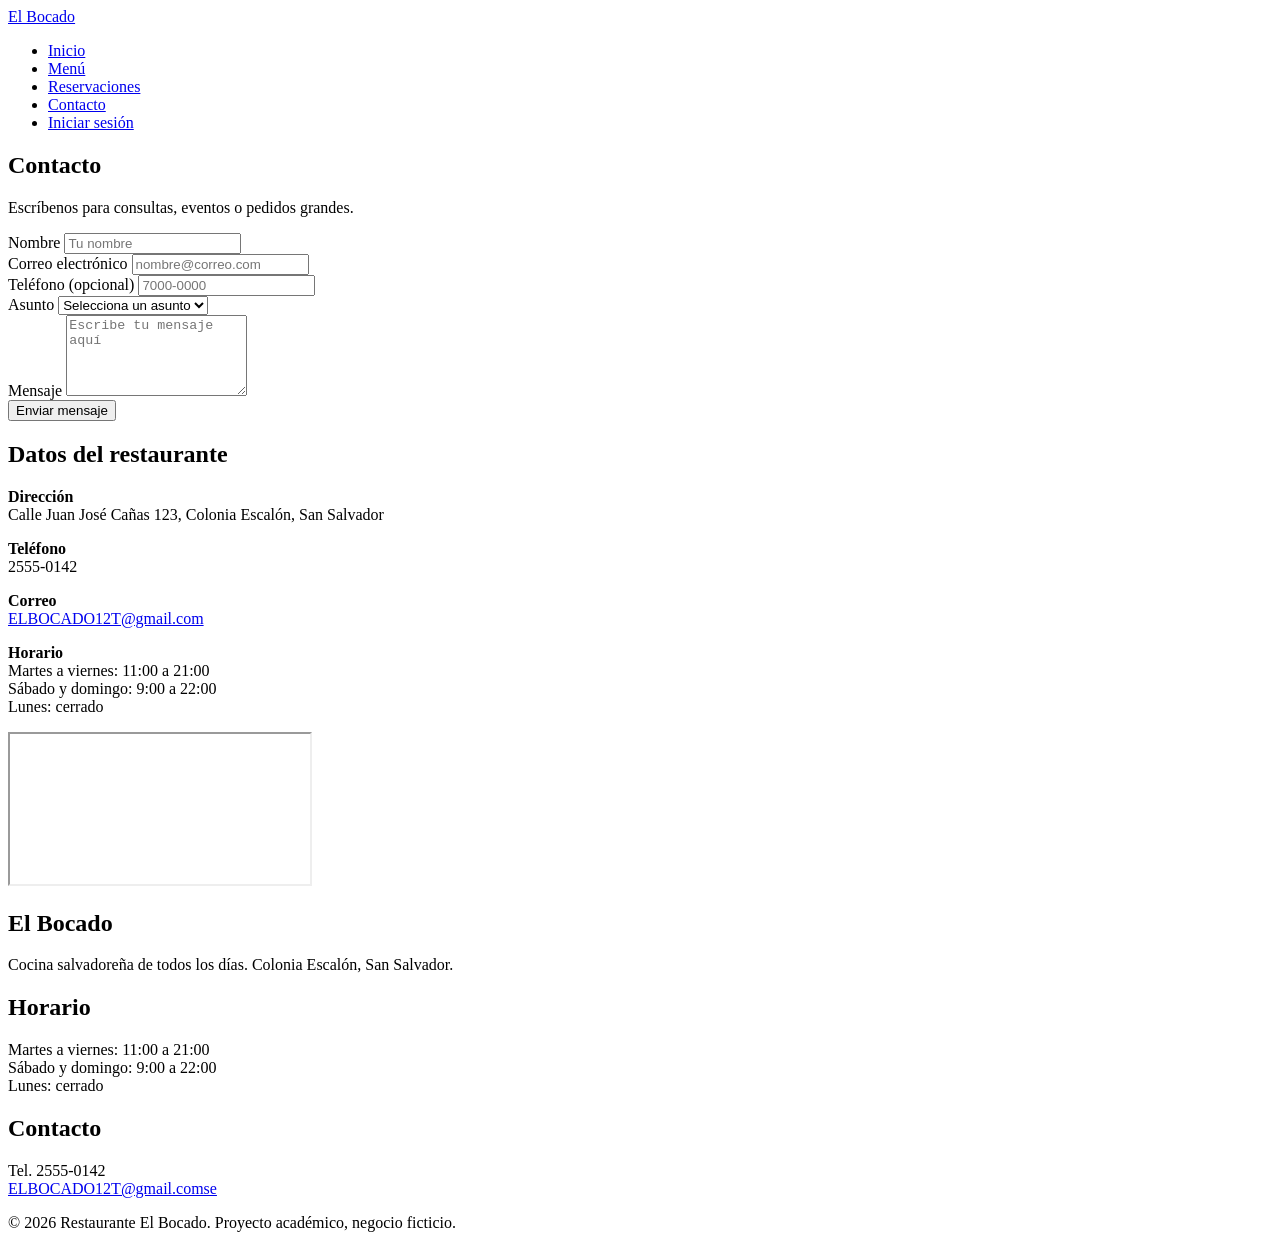
==== contacto.html @ 6fcf1bcb "Add files via upload" ====
<!DOCTYPE html>
<html lang="es">
<head>
  <meta charset="UTF-8">
  <meta name="viewport" content="width=device-width, initial-scale=1.0">
  <title>Contacto | El Bocado</title>
  <meta name="description" content="Escribe a El Bocado, encuentra la dirección y el mapa del restaurante.">
  <link rel="preconnect" href="https://fonts.googleapis.com">
  <link rel="preconnect" href="https://fonts.gstatic.com" crossorigin>
  <link href="https://fonts.googleapis.com/css2?family=Bree+Serif&family=Nunito+Sans:wght@400;600;700&display=swap" rel="stylesheet">
  <link rel="stylesheet" href="css/estilos.css">
</head>
<body>
  <header class="cabecera">
    <div class="contenedor cabecera__interior">
      <a class="logo" href="index.html">El Bocado</a>
      <nav aria-label="Navegación principal">
        <ul class="menu-nav">
        <li><a href="index.html">Inicio</a></li>
        <li><a href="menu.html">Menú</a></li>
        <li><a href="reservaciones.html">Reservaciones</a></li>
        <li><a href="contacto.html" class="active" aria-current="page">Contacto</a></li>
        <li><a href="login.html" class="nav-login">Iniciar sesión</a></li>
        </ul>
      </nav>
    </div>
  </header>

  <main>
    <section class="encabezado-pagina">
      <div class="contenedor">
        <h1>Contacto</h1>
        <p>Escríbenos para consultas, eventos o pedidos grandes.</p>
      </div>
    </section>

    <section class="seccion">
      <div class="contenedor dos-col dos-col--formulario">
        <article>
          <form class="formulario" action="#" method="post">
            <div class="campo">
              <label for="c-nombre">Nombre</label>
              <input type="text" id="c-nombre" name="nombre" placeholder="Tu nombre" required>
            </div>
            <div class="campo-doble">
              <div class="campo">
                <label for="c-correo">Correo electrónico</label>
                <input type="email" id="c-correo" name="correo" placeholder="nombre@correo.com" required>
              </div>
              <div class="campo">
                <label for="c-tel">Teléfono (opcional)</label>
                <input type="tel" id="c-tel" name="telefono" placeholder="7000-0000" pattern="[0-9]{4}-?[0-9]{4}">
              </div>
            </div>
            <div class="campo">
              <label for="c-asunto">Asunto</label>
              <select id="c-asunto" name="asunto" required>
                <option value="">Selecciona un asunto</option>
                <option>Consulta general</option>
                <option>Evento o celebración</option>
                <option>Pedido para llevar</option>
                <option>Sugerencia o queja</option>
              </select>
            </div>
            <div class="campo">
              <label for="c-mensaje">Mensaje</label>
              <textarea id="c-mensaje" name="mensaje" rows="5" placeholder="Escribe tu mensaje aquí" required minlength="10"></textarea>
            </div>
            <button type="submit" class="btn btn--completo">Enviar mensaje</button>
          </form>
        </article>

        <aside class="lateral">
          <h2>Datos del restaurante</h2>
          <p><strong>Dirección</strong><br>Calle Juan José Cañas 123, Colonia Escalón, San Salvador</p>
          <p><strong>Teléfono</strong><br>2555-0142</p>
          <p><strong>Correo</strong><br><a href="mailto:ELBOCADO12T@gmail.com">ELBOCADO12T@gmail.com</a></p>
          <p><strong>Horario</strong><br>Martes a viernes: 11:00 a 21:00<br>Sábado y domingo: 9:00 a 22:00<br>Lunes: cerrado</p>
        </aside>
      </div>
    </section>

    <section class="mapa">
      <iframe title="Ubicación de El Bocado en la Colonia Escalón, San Salvador"
        src="https://www.google.com/maps?q=Colonia+Escal%C3%B3n,+San+Salvador&output=embed"
        loading="lazy" referrerpolicy="no-referrer-when-downgrade" allowfullscreen></iframe>
    </section>
  </main>
  <footer class="pie">
    <div class="contenedor pie__rejilla">
      <section>
        <h2 class="pie__titulo">El Bocado</h2>
        <p>Cocina salvadoreña de todos los días. Colonia Escalón, San Salvador.</p>
      </section>
      <section>
        <h2 class="pie__titulo">Horario</h2>
        <p>Martes a viernes: 11:00 a 21:00<br>Sábado y domingo: 9:00 a 22:00<br>Lunes: cerrado</p>
      </section>
      <section>
        <h2 class="pie__titulo">Contacto</h2>
        <p>Tel. 2555-0142<br><a href="mailto:ELBOCADO12T@gmail.com">ELBOCADO12T@gmail.comse</a></p>
      </section>
    </div>
    <p class="pie__copy">© 2026 Restaurante El Bocado. Proyecto académico, negocio ficticio.</p>
  </footer>
</body>
</html>
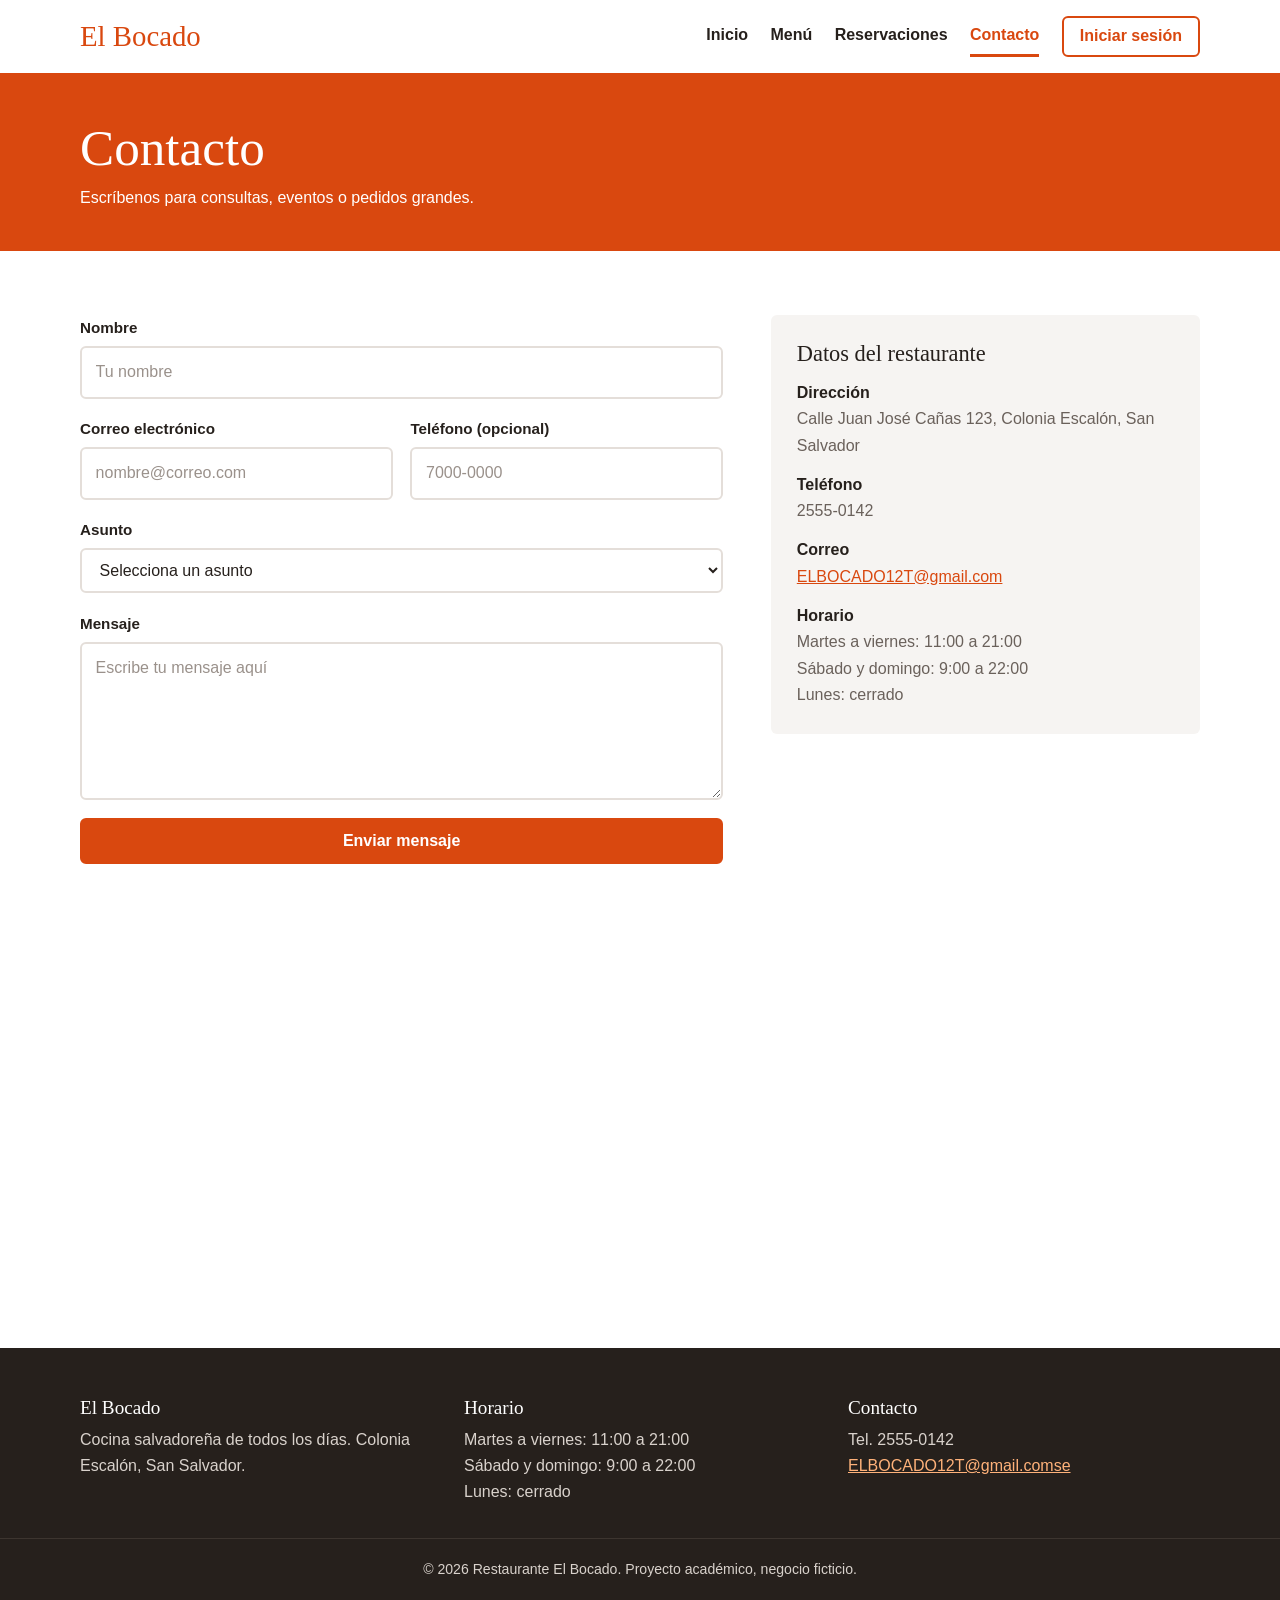
==== commit 1e50282a: "Update contacto.html" ====
--- a/contacto.html
+++ b/contacto.html
@@ -8,7 +8,7 @@
   <link rel="preconnect" href="https://fonts.googleapis.com">
   <link rel="preconnect" href="https://fonts.gstatic.com" crossorigin>
   <link href="https://fonts.googleapis.com/css2?family=Bree+Serif&family=Nunito+Sans:wght@400;600;700&display=swap" rel="stylesheet">
-  <link rel="stylesheet" href="css/estilos.css">
+  <link rel="stylesheet" href="estilos.css">
 </head>
 <body>
   <header class="cabecera">
--- a/estilos.css
+++ b/estilos.css
@@ -0,0 +1,389 @@
+/* =====================================================
+   EL BOCADO - Hoja de estilos principal
+   Contenido:
+   1. Variables
+   2. Reinicio y base
+   3. Botones
+   4. Cabecera y navegación
+   5. Portada (hero) y encabezados de página
+   6. Secciones y rejillas
+   7. Tarjetas
+   8. Formularios
+   9. Login, mapa, franja y pie de página
+   10. Responsivo (tablet y móvil)
+   ===================================================== */
+
+/* ---------- 1. Variables ---------- */
+:root {
+  --naranja: #d9480f;
+  --naranja-oscuro: #b23a08;
+  --naranja-suave: #fff0e5;
+  --carbon: #26201c;
+  --gris-texto: #6a615b;
+  --gris-fondo: #f6f4f2;
+  --linea: #e4ded9;
+  --blanco: #ffffff;
+  --error: #c92a2a;
+  --radio: 6px;
+  --sombra: 0 10px 24px rgba(38, 32, 28, 0.15);
+}
+
+/* ---------- 2. Reinicio y base ---------- */
+* { box-sizing: border-box; margin: 0; padding: 0; }
+
+html { scroll-behavior: smooth; }
+
+body {
+  font-family: "Nunito Sans", Arial, sans-serif;
+  color: var(--carbon);
+  background: var(--blanco);
+  line-height: 1.65;
+}
+
+h1, h2, h3 {
+  font-family: "Bree Serif", Georgia, serif;
+  font-weight: 400;
+  line-height: 1.2;
+}
+
+h1 { font-size: clamp(2rem, 5vw, 3.2rem); }
+h2 { font-size: clamp(1.5rem, 3vw, 2rem); margin-bottom: 0.75rem; }
+h3 { font-size: 1.2rem; }
+
+p + p { margin-top: 0.8rem; }
+
+img { display: block; max-width: 100%; height: auto; }
+
+a {
+  color: var(--naranja);
+  transition: all 0.3s ease;
+}
+a:hover { color: var(--naranja-oscuro); }
+
+a:focus-visible,
+button:focus-visible {
+  outline: 3px solid var(--carbon);
+  outline-offset: 3px;
+}
+
+.contenedor { width: min(1120px, 92%); margin-inline: auto; }
+
+/* ---------- 3. Botones ---------- */
+.btn {
+  display: inline-block;
+  padding: 0.75rem 1.6rem;
+  background: var(--naranja);
+  color: var(--blanco);
+  border: 2px solid var(--naranja);
+  border-radius: var(--radio);
+  font: 700 1rem "Nunito Sans", Arial, sans-serif;
+  text-decoration: none;
+  cursor: pointer;
+  transition: all 0.3s ease;
+}
+.btn:hover {
+  background: var(--naranja-oscuro);
+  border-color: var(--naranja-oscuro);
+  color: var(--blanco);
+  transform: translateY(-2px);
+}
+.btn:active { transform: translateY(0); }
+
+.btn--blanco { background: var(--blanco); color: var(--naranja); border-color: var(--blanco); }
+.btn--blanco:hover { background: var(--naranja-suave); border-color: var(--naranja-suave); color: var(--naranja-oscuro); }
+
+.btn--contorno { background: transparent; color: var(--naranja); }
+.btn--contorno:hover { background: var(--naranja); color: var(--blanco); }
+
+.btn--completo { width: 100%; }
+
+.botones { display: flex; flex-wrap: wrap; gap: 0.8rem; margin-top: 1.6rem; }
+
+/* ---------- 4. Cabecera y navegación ---------- */
+.cabecera {
+  background: var(--blanco);
+  border-bottom: 4px solid var(--naranja);
+  position: sticky;
+  top: 0;
+  z-index: 10;
+}
+.cabecera__interior {
+  display: flex;
+  align-items: center;
+  justify-content: space-between;
+  gap: 1rem;
+  padding-block: 0.8rem;
+}
+
+.logo {
+  font-family: "Bree Serif", Georgia, serif;
+  font-size: 1.8rem;
+  color: var(--naranja);
+  text-decoration: none;
+}
+.logo:hover { color: var(--naranja-oscuro); }
+
+.menu-nav {
+  display: flex;
+  flex-wrap: wrap;
+  align-items: center;
+  gap: 0.3rem 1.4rem;
+  list-style: none;
+}
+.menu-nav a {
+  display: inline-block;
+  padding: 0.35rem 0;
+  color: var(--carbon);
+  font-weight: 600;
+  text-decoration: none;
+  border-bottom: 3px solid transparent;
+}
+.menu-nav a:hover { color: var(--naranja); border-bottom-color: var(--naranja-suave); }
+
+/* Página activa */
+.menu-nav a.active { color: var(--naranja); border-bottom-color: var(--naranja); }
+
+.menu-nav a.nav-login {
+  padding: 0.35rem 1rem;
+  border: 2px solid var(--naranja);
+  border-radius: var(--radio);
+  color: var(--naranja);
+}
+.menu-nav a.nav-login:hover,
+.menu-nav a.nav-login.active { background: var(--naranja); color: var(--blanco); }
+
+/* ---------- 5. Portada y encabezados de página ---------- */
+.hero {
+  min-height: 72vh;
+  display: flex;
+  align-items: center;
+  color: var(--blanco);
+  background:
+    linear-gradient(rgba(38, 32, 28, 0.6), rgba(38, 32, 28, 0.6)),
+    url("../img/hero.jpg") center / cover no-repeat;
+  background-color: #7a3a14;
+}
+.hero__texto { max-width: 1120px; }
+.hero__texto h1 { max-width: 16ch; }
+.hero__texto p { max-width: 52ch; margin-top: 1rem; font-size: 1.15rem; }
+
+.encabezado-pagina {
+  background: var(--naranja);
+  color: var(--blanco);
+  padding-block: 2.5rem;
+}
+.encabezado-pagina p { margin-top: 0.4rem; }
+
+.subnav { display: flex; flex-wrap: wrap; gap: 0.6rem; margin-top: 1.4rem; }
+.subnav a {
+  padding: 0.35rem 1rem;
+  border: 2px solid var(--blanco);
+  border-radius: 50px;
+  color: var(--blanco);
+  font-weight: 600;
+  text-decoration: none;
+}
+.subnav a:hover { background: var(--blanco); color: var(--naranja); }
+
+/* ---------- 6. Secciones y rejillas ---------- */
+.seccion { padding-block: 4rem; }
+.seccion--gris { background: var(--gris-fondo); }
+.seccion__titulo { margin-bottom: 1.8rem; }
+
+.rejilla { display: grid; gap: 1.6rem; }
+.rejilla--3 { grid-template-columns: repeat(3, 1fr); }
+
+.dos-col {
+  display: grid;
+  grid-template-columns: 1fr 1fr;
+  gap: 3rem;
+  align-items: center;
+}
+.dos-col--formulario { grid-template-columns: 1.5fr 1fr; align-items: start; }
+
+.foto-redonda { width: 100%; border-radius: var(--radio); }
+
+.bloque { border-left: 4px solid var(--naranja); padding-left: 1.1rem; }
+.bloque h3 { margin-bottom: 0.4rem; }
+.bloque p { color: var(--gris-texto); }
+
+.lateral {
+  background: var(--gris-fondo);
+  border-radius: var(--radio);
+  padding: 1.6rem;
+}
+.lateral img { border-radius: var(--radio); margin-bottom: 1.2rem; width: 100%; }
+.lateral h2 { font-size: 1.4rem; }
+.lateral p { color: var(--gris-texto); }
+.lateral strong { color: var(--carbon); }
+
+/* ---------- 7. Tarjetas ---------- */
+.tarjeta {
+  background: var(--blanco);
+  border: 1px solid var(--linea);
+  border-radius: var(--radio);
+  overflow: hidden;
+  transition: all 0.3s ease;
+}
+.tarjeta:hover { transform: translateY(-6px); box-shadow: var(--sombra); }
+
+.tarjeta__foto { position: relative; overflow: hidden; }
+.tarjeta__foto img {
+  width: 100%;
+  aspect-ratio: 4 / 3;
+  object-fit: cover;
+  transition: transform 0.4s ease;
+}
+.tarjeta:hover .tarjeta__foto img { transform: scale(1.07); }
+
+.etiqueta {
+  position: absolute;
+  top: 0.7rem;
+  left: 0.7rem;
+  z-index: 1;
+  background: var(--naranja);
+  color: var(--blanco);
+  font-size: 0.85rem;
+  font-weight: 700;
+  padding: 0.15rem 0.7rem;
+  border-radius: 3px;
+}
+
+.tarjeta__cuerpo { padding: 1.1rem 1.2rem 1.3rem; }
+.tarjeta__cuerpo p { color: var(--gris-texto); font-size: 0.97rem; }
+.tarjeta__cuerpo .precio {
+  margin-top: 0.7rem;
+  font-family: "Bree Serif", Georgia, serif;
+  font-size: 1.3rem;
+  color: var(--naranja);
+}
+
+/* ---------- 8. Formularios ---------- */
+.formulario { display: grid; gap: 1.1rem; }
+
+.campo { display: grid; gap: 0.35rem; }
+.campo-doble { display: grid; grid-template-columns: 1fr 1fr; gap: 1.1rem; }
+
+.formulario label { font-weight: 700; font-size: 0.95rem; }
+
+.formulario input,
+.formulario select,
+.formulario textarea {
+  width: 100%;
+  padding: 0.7rem 0.85rem;
+  font: inherit;
+  color: var(--carbon);
+  background: var(--blanco);
+  border: 2px solid var(--linea);
+  border-radius: var(--radio);
+  transition: all 0.3s ease;
+}
+.formulario textarea { resize: vertical; }
+
+.formulario input::placeholder,
+.formulario textarea::placeholder { color: #9a918b; }
+
+/* Estado de foco: borde naranja y halo suave */
+.formulario input:focus,
+.formulario select:focus,
+.formulario textarea:focus {
+  outline: none;
+  border-color: var(--naranja);
+  box-shadow: 0 0 0 4px rgba(217, 72, 15, 0.18);
+}
+
+/* Validación: solo después de que la persona escribió algo */
+.formulario input:user-invalid,
+.formulario select:user-invalid,
+.formulario textarea:user-invalid { border-color: var(--error); }
+.formulario input:user-invalid:focus,
+.formulario textarea:user-invalid:focus { box-shadow: 0 0 0 4px rgba(201, 42, 42, 0.18); }
+
+.campo-check { display: flex; align-items: center; gap: 0.6rem; }
+.campo-check input { width: 1.1rem; height: 1.1rem; accent-color: var(--naranja); }
+.campo-check label { font-weight: 400; }
+
+/* ---------- 9. Login, mapa, franja y pie ---------- */
+.principal-centrado {
+  min-height: 70vh;
+  display: flex;
+  align-items: center;
+  justify-content: center;
+  padding: 3rem 1rem;
+  background: var(--gris-fondo);
+}
+.caja-login {
+  width: min(430px, 100%);
+  background: var(--blanco);
+  border-top: 5px solid var(--naranja);
+  border-radius: var(--radio);
+  padding: 2.2rem 2rem;
+  box-shadow: var(--sombra);
+}
+.caja-login h1 { font-size: 2rem; }
+.caja-login > p { color: var(--gris-texto); margin: 0.3rem 0 1.5rem; }
+.caja-login__pie { text-align: center; margin-top: 1.3rem; font-size: 0.95rem; }
+
+.mapa iframe { display: block; width: 100%; height: 420px; border: 0; }
+
+.franja { background: var(--naranja); color: var(--blanco); padding-block: 2.2rem; }
+.franja__interior {
+  display: flex;
+  flex-wrap: wrap;
+  align-items: center;
+  justify-content: space-between;
+  gap: 1rem;
+}
+.franja p { font-size: 1.15rem; font-weight: 600; }
+
+.pie { background: var(--carbon); color: #d9d2cc; padding-top: 3rem; }
+.pie a { color: #ffb27a; }
+.pie a:hover { color: var(--blanco); }
+.pie__rejilla {
+  display: grid;
+  grid-template-columns: repeat(3, 1fr);
+  gap: 2rem;
+  padding-bottom: 2rem;
+}
+.pie__titulo { font-size: 1.2rem; color: var(--blanco); margin-bottom: 0.5rem; }
+.pie__copy {
+  text-align: center;
+  padding: 1.2rem 1rem;
+  font-size: 0.88rem;
+  border-top: 1px solid #3d352f;
+}
+
+/* ---------- 10. Responsivo ---------- */
+
+/* Tablet */
+@media (max-width: 900px) {
+  .rejilla--3 { grid-template-columns: repeat(2, 1fr); }
+  .dos-col,
+  .dos-col--formulario { grid-template-columns: 1fr; gap: 2rem; }
+  .pie__rejilla { grid-template-columns: 1fr 1fr; }
+}
+
+/* Móvil */
+@media (max-width: 640px) {
+  .cabecera { position: static; }
+  .cabecera__interior { flex-direction: column; }
+  .menu-nav { justify-content: center; gap: 0.2rem 1rem; }
+
+  .seccion { padding-block: 2.8rem; }
+  .hero { min-height: 62vh; }
+
+  .rejilla--3,
+  .campo-doble,
+  .pie__rejilla { grid-template-columns: 1fr; }
+
+  .franja__interior { flex-direction: column; text-align: center; }
+  .caja-login { padding: 1.8rem 1.3rem; }
+  .mapa iframe { height: 320px; }
+}
+
+/* Respeta a quien prefiere menos movimiento */
+@media (prefers-reduced-motion: reduce) {
+  * { transition: none !important; scroll-behavior: auto !important; }
+  .tarjeta:hover,
+  .btn:hover { transform: none; }
+}
